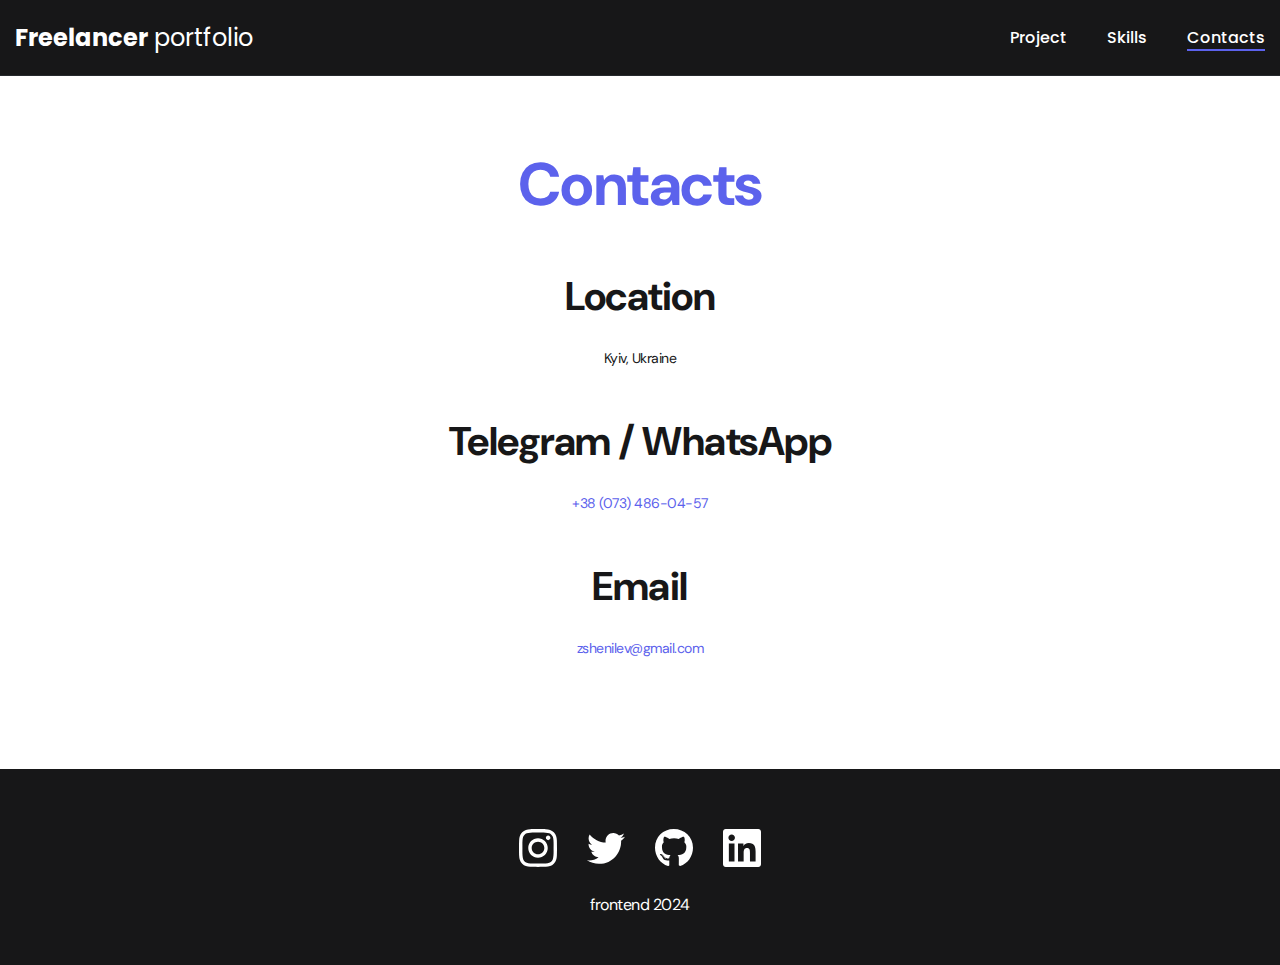
==== contacts.html @ 640fb1e7 "121212" ====
<!DOCTYPE html>
<html lang="en">
<head>
    <meta charset="UTF-8">
    <meta name="viewport" content="width=device-width, initial-scale=1.0">
    <title>Portfolio</title>
    <link rel="stylesheet" href="./css/main.css">
</head>
<body>
    <nav class="nav">
        <div class="container">
            <div class="nav-row">
                <a href="index.html" class="logo"><strong>Freelancer</strong> portfolio</a>
                <ul class="nav-list">
                    <li class="nav-list__item"><a href="index.html" class="nav-list__link">Project</a></li>
                    <li class="nav-list__item"><a href="./skills.html" class="nav-list__link">Skills</a></li>
                    <li class="nav-list__item"><a href="./contacts.html" class="nav-list__link  nav-list__link--active">Contacts</a></li>
                </ul>
            </div>
        </div>
        
         
    </nav>

    
    <main class="section">
        <div class="container">
            <h1 class="title-1 contacts">Contacts</h1>
            <div class="content__list">
                <h2 class="tittle-2">Location</h2>
                <p>Kyiv, Ukraine</p>
                <h2 class="tittle-2">Telegram / WhatsApp</h2>
                <p><a href="tel:+380734860457">+38 (073) 486-04-57</a></p>
                <h2 class="tittle-2">Email</h2>
                <p><a href="mailto:zshenilev@gmail.com">zshenilev@gmail.com</a></p>
            </div>
        </div>
    </main>

    <footer class="footer">
        <div class="container">
            <div class="footer__wrapper">
                <ul class="social">
                 <li class="socil__item"><a href="#1"><img src="./img/icons/instagram.svg" alt="vkontakte"></a></li>
                 <li class="socil__item"><a href="#1"><img src="./img/icons/twitter.svg" alt="vkontakte"></a></li>
                  <li class="socil__item"><a href="#1"><img src="./img/icons/gitHub.svg" alt="vkontakte"></a></li>
                  <li class="socil__item"><a href="#1"><img src="./img/icons/linkedIn.svg" alt="vkontakte"></a></li>
                </ul>
                <div class="copywrite">
                    <p>frontend 2024</p>
                </div>
            </div> 
        </div>
    </footer>
</body>
</html>
---- css/main.css ----
@import "./reset.css";
@import url('https://fonts.googleapis.com/css2?family=Poppins:wght@400;500;700&display=swap');
@import url('https://fonts.googleapis.com/css2?family=DM+Sans:ital,opsz,wght@0,9..40,100..1000;1,9..40,100..1000&family=Poppins:ital,wght@0,100;0,200;0,300;0,400;0,500;0,600;0,700;0,800;0,900;1,100;1,200;1,300;1,400;1,500;1,600;1,700;1,800;1,900&display=swap');


/* 
.dm-sans-<uniquifier> {
  font-family: "DM Sans", sans-serif;
  font-optical-sizing: auto;
  font-weight: <weight>;
  font-style: normal;
} */

/* .poppins-regular {
    font-family: "Poppins", sans-serif;
    font-weight: 400;
    font-style: normal;
  }
  
  .poppins-medium {
    font-family: "Poppins", sans-serif;
    font-weight: 500;
    font-style: normal;
  }
  
  .poppins-bold {
    font-family: "Poppins", sans-serif;
    font-weight: 700;
    font-style: normal;
  }
   */
:root {
  --blackpure: #000000;
  --black: #171718;
  --black-border: #26292D;
  --white: #fff;
  --purple: #5C62EC; 
  
  --page-text-color: var(--color); 
  --dark-bg: var(--black);
  --dark-border: var(--black-border);
  --header-text: var(--white);
  --accent: var(--purple);
}

html, body {
    font-family: "DM Sans", sans-serif;
    letter-spacing: -0.5px;
    color: var(--black)
}

/* NAV */

.nav {
     background-color: var(--dark-bg);
     color: var(--white);
     padding: 20px 0;
     border-bottom: 1px solid var(--dark-border) ;
     letter-spacing: normal; 
     
}

.container {
    max-width: 1440px;
    padding: 0 15px;
    margin: 0 auto;
}

.none {
  display: none !important;
}

.nav-row {
    display: flex;
    justify-content: space-between;
    align-items: center;
    column-gap: 40px;
    row-gap: 20px; 
    flex-wrap: wrap;
}

.logo {
  color: var(--white);
  font-size: 24px;
  font-family: "Poppins", sans-serif;
}

.logo strong {
  font-weight: 700;
}

.nav-list {
  display: flex;
  align-self: center;
  column-gap: 40px;
  font-size: 16px;
  font-weight: 500;
  font-family: "Poppins", sans-serif;
}

.nav-list__link {
  color: var(--white);
  transition: opacity 0.1s ease-in ;
}

.nav-list__link:hover {
  opacity: 0.5;
}

.nav-list__link--active {
  position: relative;
}


.nav-list__link--active::before {
  content: "";
  position: absolute;
  left: 0;
  top: 100%;
  display: block;
  height: 2px;
  width: 100%;
  background-color: var(--purple);
}

/* header */
 
.header {
  background-color: var(--black);
  color: var(--header-text);
  min-height: 695px;
  padding: 40px 0;
  display: flex;
  justify-content: center;
  align-items: center;
  text-align: center;
  background-image: url(./../img/header-bg.png);
  background-repeat: no-repeat;
  background-size: auto;
  background-position: center;
  
}

.header-wrapper {
  max-width: 660px;
  padding: 0 15px;
}

.header__title {
  font-size: 40px;
  font-weight: 700;  
  line-height: 1.4;
}

.header__title strong {
  font-size: 60px;
  font-weight: 700;
}

.header__title em {
  font-style: normal;
  color: var(--accent);
}

.header__text {
  margin-top: 20px;
  font-size: 18px;
  line-height: 1.333;
  margin-bottom: 40px;
}

.header__text p + p {
  margin-top: 1em;
 
}

.btn {
  display: inline-block;
  height: 48px;
  padding: 12px 28px;
  border-radius: 5px;
  background-color: var(--accent);
  color: var(--white);
  letter-spacing: 0.15px;
  font-size: 16px;
  font-weight: 500;

  transition: opacity 0.2s ease-in;
}

.btn:hover {
  opacity: 0.8;
}

.btn:active {
  position: relative;
  top: 1px;
}



.section {
  padding: 70px;
}

.title-1 {
    margin-bottom: 40px;
    font-size: 60px;
    font-weight: 700;
    line-height: 1.3;
    color: var(--accent);
    text-align: center ;
}

/* Projects */

.projects {
  display: flex;
  flex-wrap: wrap;
  justify-content: center;
  column-gap: 30px;
  row-gap: 30px;
  
}

.project {
  max-width: 370px;
  background-color: var(--white);
  border-radius: 10px; 
  box-shadow: 0px 5px 35px rgba(0, 0, 0, 0.25);
  overflow: hidden;;
}

.project__title {
  padding: 15px 20px 25px;
  font-weight: 700;
  font-size: 24px;
  line-height: 1.3;
  color:var(--black);
  text-align: center;
}

/* Project */

.project-details {
  min-width: 865px;
  margin: 0 auto;
  display: flex;
  flex-direction: column;
  align-items: center;
}

.project__cover {
  min-width: 100%;
  margin-bottom: 40px;
  border-radius: 10px;
  box-shadow: 0px 5px 35px 0px #00000040;
}

.project-details__desc {
  font-weight: 700;
  font-size: 24px;
  line-height: 1.3;
  margin-bottom: 30px;
}

.btn-outline {
  height: 48px;
  border-radius: 5px;
  padding: 12px 20px;
  border: 1px solid #000;
  color: var(--blackpure);
  display: flex;
  column-gap: 10px;
  align-items: center;
  transition: opacity 0.3s ease-in;
}

.btn-outline:hover {
  opacity: 0.3;
}

.btn-outline:active {
  position: relative;
  top: 1px;
}

.content__list {
  text-align: center;
}

.content__list p a {
  color: var(--purple);

}

.tittle-2 {
  font-size: 40px;
  font-weight: 700;
  color: var(--black);
  line-height: 1.6;
  margin-bottom: 20px;
}

.content__list p {
  font-size: 14px;
  font-weight: 400;
  line-height: 1.5;
  margin-bottom: 40px;
}

/* footer */

.footer {
  background-color: var(--dark-bg);
  padding: 60px 0 50px;
  color: var(--header-text)
}

.footer__wrapper {
  display: flex;
  flex-direction: column;
  align-items: center;
  row-gap: 27px;
}

.social {
  display: flex;
  column-gap: 30px;
  align-items: center;
}

.copywrite {
  font-size: 16px;
}

.copywrite p + p {
  margin-top: 0.5em ;
}
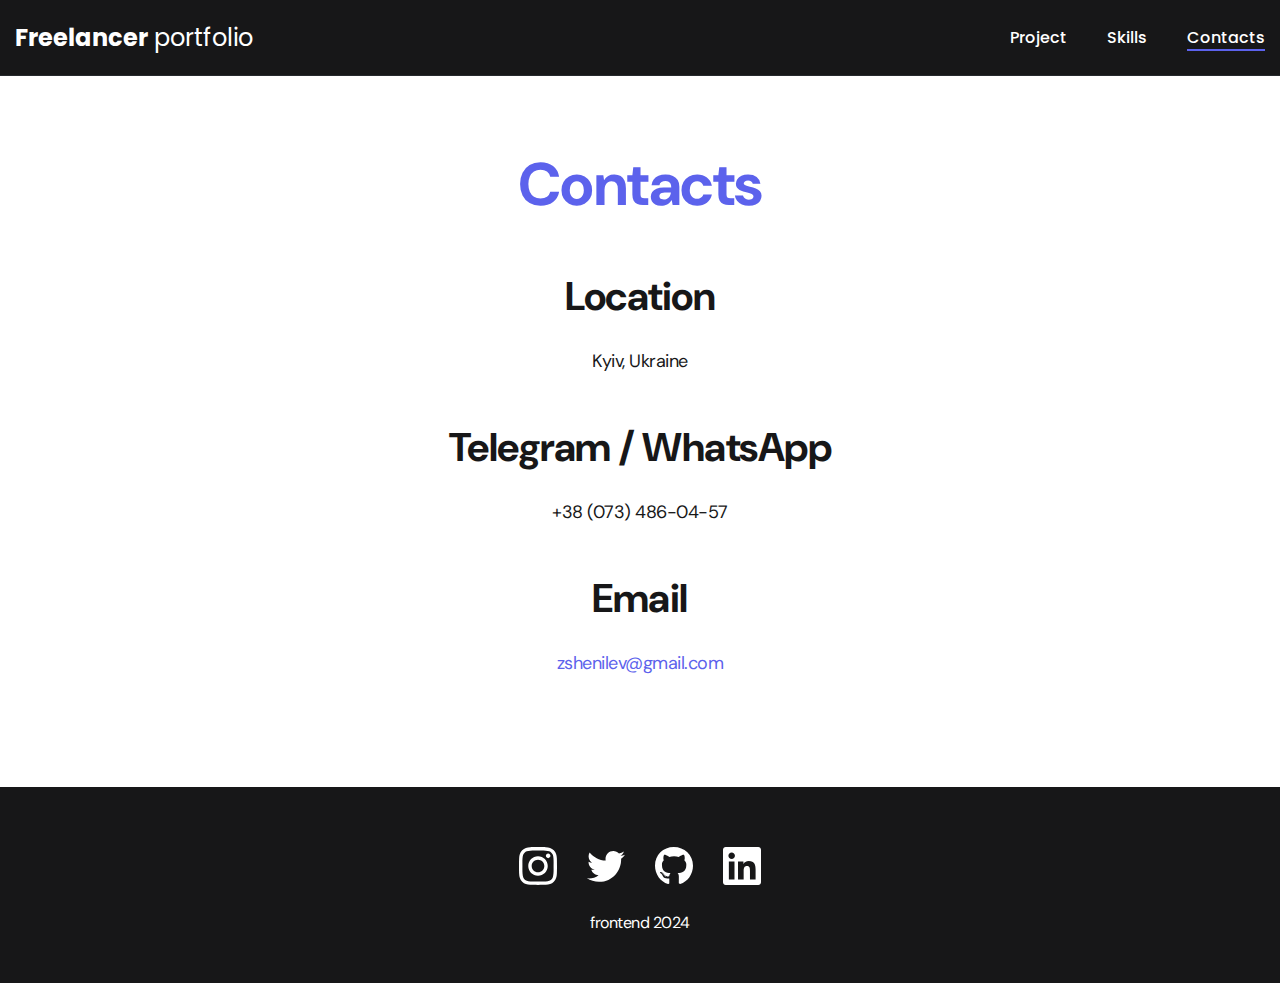
==== commit 34b41d33: "Start media header" ====
--- a/contacts.html
+++ b/contacts.html
@@ -32,7 +32,7 @@
                 <h2 class="tittle-2">Telegram / WhatsApp</h2>
                 <p><a href="tel:+380734860457">+38 (073) 486-04-57</a></p>
                 <h2 class="tittle-2">Email</h2>
-                <p><a href="mailto:zshenilev@gmail.com">zshenilev@gmail.com</a></p>
+                <p><a href="mailto:zshenilev@gmail.com"><span>zshenilev@gmail.com</span></a></p>
             </div>
         </div>
     </main>
--- a/css/main.css
+++ b/css/main.css
@@ -46,7 +46,10 @@
 html, body {
     font-family: "DM Sans", sans-serif;
     letter-spacing: -0.5px;
-    color: var(--black)
+    color: var(--black);
+    height: 100%;
+    display: flex;
+    flex-direction: column;
 }
 
 /* NAV */
@@ -91,6 +94,8 @@
 
 .nav-list {
   display: flex;
+  flex-wrap: wrap;
+  row-gap: 10px;
   align-self: center;
   column-gap: 40px;
   font-size: 16px;
@@ -289,9 +294,18 @@
   text-align: center;
 }
 
+.content__list p {
+  font-size: 18px;
+}
+
 .content__list p a {
+  color: var(--black);
+  font-weight: 400;
+  line-height: 1.5;
+}
+
+.content__list p a span {
   color: var(--purple);
-
 }
 
 .tittle-2 {
@@ -303,7 +317,7 @@
 }
 
 .content__list p {
-  font-size: 14px;
+  font-size: 18px;
   font-weight: 400;
   line-height: 1.5;
   margin-bottom: 40px;
@@ -314,7 +328,8 @@
 .footer {
   background-color: var(--dark-bg);
   padding: 60px 0 50px;
-  color: var(--header-text)
+  color: var(--header-text);
+  margin-top: auto;
 }
 
 .footer__wrapper {
@@ -336,4 +351,16 @@
 
 .copywrite p + p {
   margin-top: 0.5em ;
+}
+
+
+
+@media (max-width: 620px) {
+  .header__title {
+    font-size: 30px;
+  }
+  
+  .header__title strong{
+    font-size: 40px;
+  }
 }